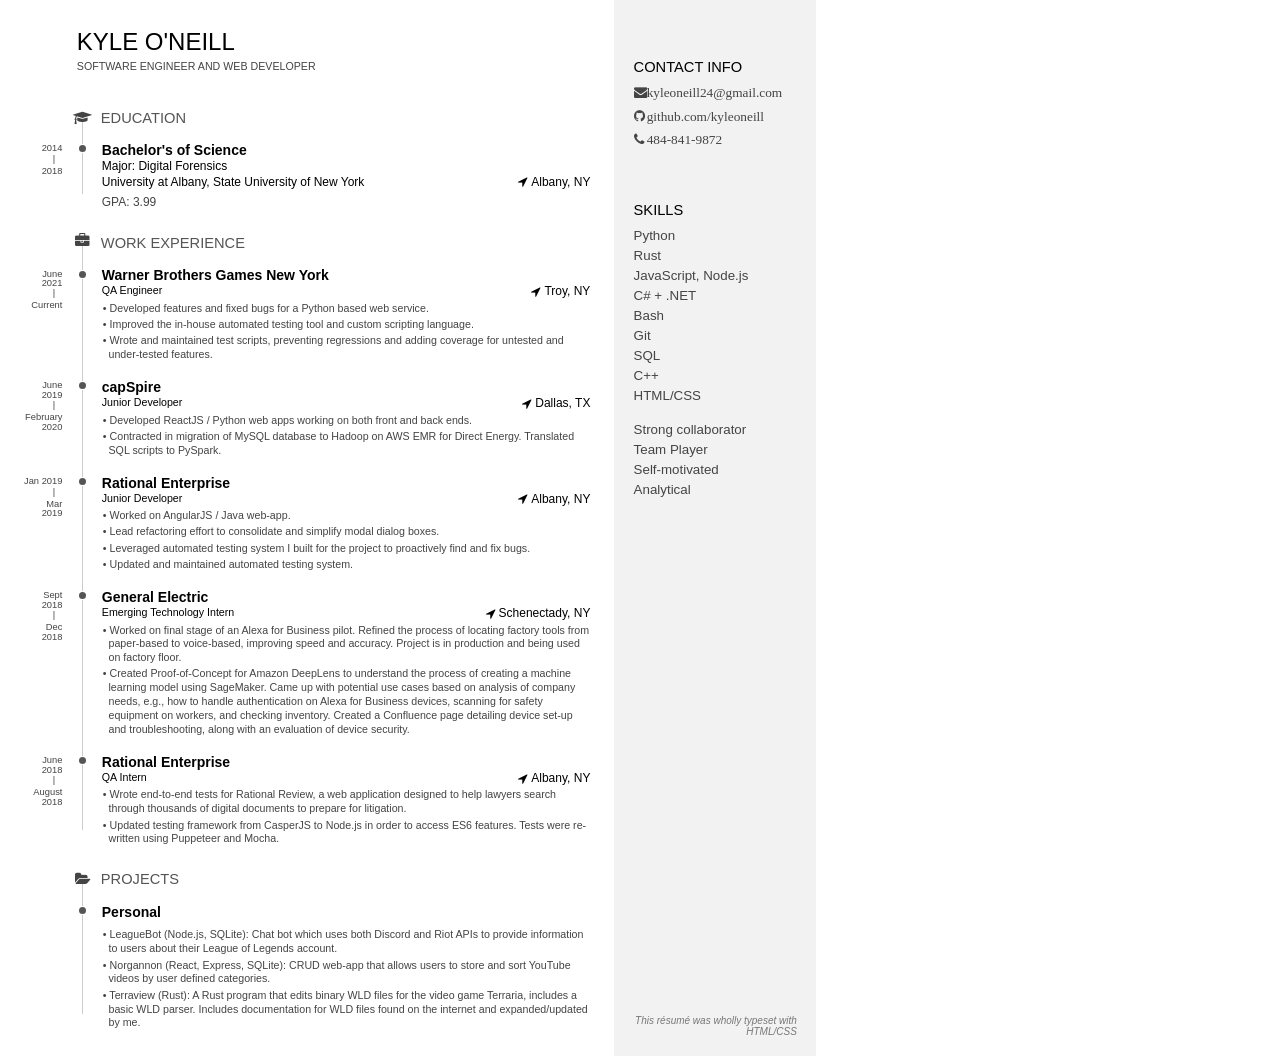
==== index.html @ 2cfd6434 "Update WBNY with feedback" ====
<!DOCTYPE html>
<html>

<head>
  <!--    <li style="font-size:14px";></li>    -->
  <meta charset="utf-8" />
  <link rel="stylesheet" type="text/css" href="dep/normalize.css/normalize.css" />
  <link rel="stylesheet" type="text/css" href="dep/Font-Awesome/css/font-awesome.css" />
  <link rel="stylesheet" type="text/css" href="dep/style.css" />
  <script defer src="dep/Font-Awesome/css/fontawesome-all.js"></script>
</head>

<body lang="en">
  <section id="main">
    <header id="title">
      <h1>Kyle O'Neill</h1>
      <span class="subtitle">Software engineer and web developer</span>
    </header>
    <section class="main-block concise">
      <!--Education-->
      <h2>
        <i class="fa fa-graduation-cap"></i> Education
      </h2>
      <section class="blocks">
        <div class="date">
          <span>2014</span><span>2018</span>
        </div>
        <div class="decorator">
        </div>
        <div class="details">
          <header>
            <h3 style="font-size:14px" ;>Bachelor's of Science</h3>
            <span class="concentration" style="font-size:12px" ;>Major: Digital Forensics</span><br>
            <span class="place" style="font-size:12px" ;>University at Albany, State University of New York</span>
            <span class="location" style="font-size:12px" ;>Albany, NY</span>
          </header>
          <div style="font-size:12px">GPA: 3.99</div>
        </div>
      </section>
    </section>

    <section class="main-block">
      <!--Work Experience-->
      <h2>
        <i class="fa fa-briefcase"></i>Work Experience
      </h2>

      <section class="blocks">
        <div class="date">
          <span>June 2021</span><span>Current</span>
        </div>
        <div class="decorator"></div>
        <div class="details">
          <header>
            <h3 style="font-size:14px" ;>Warner Brothers Games New York</h3>
            <span class="place">QA Engineer</span>
            <span class="location" style="font-size:12px" ;>Troy, NY</span>
          </header>
          <div>
            <ul>
              <li>
                Developed features and fixed bugs for a Python based web service.
              </li>
              <li>
                Improved the in-house automated testing tool and custom scripting language.
              </li>
              <li>
                Wrote and maintained test scripts, preventing regressions and adding coverage for untested and under-tested features.
              </li>
            </ul>
          </div>
        </div>
      </section>

      <section class="blocks">
        <div class="date">
          <span>June 2019</span><span>February 2020</span>
        </div>
        <div class="decorator"></div>
        <div class="details">
          <header>
            <h3 style="font-size:14px" ;>capSpire</h3>
            <span class="place">Junior Developer</span>
            <span class="location" style="font-size:12px" ;>Dallas, TX</span>
          </header>
          <div>
            <ul>
              <li>
                Developed ReactJS / Python web apps working on both front and back ends.
              </li>
              <li>
                Contracted in migration of MySQL database to Hadoop on AWS EMR for Direct Energy. Translated SQL scripts to PySpark.
              </li>
            </ul>
          </div>
        </div>
      </section>

      <section class="blocks">
        <div class="date">
          <span>Jan 2019</span><span>Mar 2019</span>
        </div>
        <div class="decorator"></div>
        <div class="details">
          <header>
            <h3 style="font-size:14px" ;>Rational Enterprise</h3>
            <span class="place">Junior Developer</span>
            <span class="location" style="font-size:12px" ;>Albany, NY</span>
          </header>
          <div>
            <ul>
              <li>
                Worked on AngularJS / Java web-app.
              </li>
              <li>
                Lead refactoring effort to consolidate and simplify modal dialog boxes.
              </li>
              <li>
                Leveraged automated testing system I built for the project to proactively find and fix bugs.
              </li>
              <li>
                Updated and maintained automated testing system.
              </li>
            </ul>
          </div>
        </div>
      </section>

      <section class="blocks">
        <div class="date">
          <span>Sept 2018</span><span>Dec 2018</span>
        </div>
        <div class="decorator"></div>
        <div class="details">
          <header>
            <h3 style="font-size:14px" ;>General Electric</h3>
            <span class="place">Emerging Technology Intern</span>
            <span class="location" style="font-size:12px" ;>Schenectady, NY</span>
          </header>
          <div>
            <ul>
              <li>
                Worked on final stage of an Alexa for Business pilot. Refined the process of locating factory tools from
                paper-based to voice-based, improving speed and accuracy. Project is in production and being
                used on factory floor.
              </li>
              <li>
                Created Proof-of-Concept for Amazon DeepLens to understand the process of creating a machine learning model using SageMaker.
                Came up with potential use cases based on analysis of company needs, e.g., how to handle authentication
                on Alexa for Business devices,
                scanning for safety equipment on workers, and checking inventory. Created a Confluence page detailing
                device set-up and troubleshooting,
                along with an evaluation of device security.
              </li>
            </ul>
          </div>
        </div>
      </section>

      <section class="blocks">
        <div class="date">
          <span>June 2018</span><span>August 2018</span>
        </div>
        <div class="decorator"></div>
        <div class="details">
          <header>
            <h3 style="font-size:14px" ;>Rational Enterprise</h3>
            <span class="place">QA Intern</span>
            <span class="location" style="font-size:12px" ;>Albany, NY</span>
          </header>
          <div>
            <ul>
              <li>Wrote end-to-end tests for Rational Review, a web application designed to help lawyers search through
                thousands of digital documents to prepare for litigation.</li>
              <li>Updated testing framework from CasperJS to Node.js in order to access ES6 features.
                Tests were re-written using Puppeteer and Mocha.</li>
            </ul>
          </div>
        </div>
      </section>

    </section>

    <section class="main-block">
      <!--Projects-->
      <h2>
        <i class="fa fa-folder-open"></i>Projects
      </h2>
      <section class="blocks">
        <div class="date">
        </div>
        <div class="decorator">
        </div>
        <div class="details">
          <header>
            <h3 style="font-size:14px" ;>Personal</h3>
          </header>
          <ul>
            <li>LeagueBot (Node.js, SQLite): Chat bot which uses both Discord and Riot APIs to provide information to
              users about their League of Legends account.</li>
            <li>Norgannon (React, Express, SQLite): CRUD web-app that allows users to store and sort YouTube videos by
              user defined categories.</li>
            <li>Terraview (Rust): A Rust program that edits binary WLD files for the video game Terraria, includes a
              basic WLD parser. Includes documentation for WLD files found on the internet and expanded/updated by me.
            </li>
          </ul>
        </div>
      </section>
    </section>

  </section>
  <aside id="sidebar">
    <div class="side-block" id="contact">
      <h1>
        Contact Info
      </h1>
      <ul>
        <li><i class="fa fa-envelope"></i><text>kyleoneill24@gmail.com</text></li>
        <li><i class="fa fa-github"></i><text>github.com/kyleoneill</text></li>
        <li><i class="fa fa-phone"></i><text>484-841-9872</text></li>
      </ul>
    </div>
    <div class="side-block" id="skills">
      <h1>
        Skills
      </h1>
      <ul>
        <li>Python</li>
        <li>Rust</li>
        <li>JavaScript, Node.js</li>
        <li>C# + .NET</li>
        <li>Bash</li>
        <li>Git</li>
        <li>SQL</li>
        <li>C++</li>
        <li>HTML/CSS</li>
      </ul>
      <ul>
        <ul>
          <li>Strong collaborator</li>
          <li>Team Player</li>
          <li>Self-motivated</li>
          <li>Analytical</li>
          </p>
    </div>
    <div class="side-block" id="disclaimer">
      This r&eacute;sum&eacute; was wholly typeset with HTML/CSS
    </div>
  </aside>
</body>

</html>
---- dep/style.css ----
@page{
  size: letter portrait;
  margin: 0;
}

*{
  box-sizing: border-box;
}

:root{
  --page-width: 8.5in;
  --page-height: 11in;
  --main-width: 6.4in;
  --sidebar-width: calc(var(--page-width) - var(--main-width));
  --decorator-horizontal-margin: 0.2in;

  --sidebar-horizontal-padding: 0.2in;

  /* XXX: using px for very good precision control */
  --decorator-outer-offset-top: 10px;
  --decorator-outer-offset-left: -5px;
  --decorator-border-width: 1px;
  --decorator-outer-dim: 9px;
  --decorator-border: 1px solid #ccc;

  --row-blocks-padding-top: 5pt;
  --date-block-width: 0.6in;

  --main-blocks-title-icon-offset-left: -19pt;
}

body{
  width: var(--page-width);
  height: var(--page-height);
  margin: 0;
  font-family: "Open Sans", sans-serif; 
  font-weight: 300;
  line-height: 1.3;
  color: #444;
  hyphens: auto;
}

h1, h2, h3{
  margin: 0;
  color: #000;
}

li{
  list-style-type: none;
}

#main{
  float: left;
  width: var(--main-width);
  padding: 0.25in 0.25in 0 0.25in;
  font-size: 7pt;
}

#sidebar{
  float: right;
  position: relative; /* for disclaimer */
  width: var(--sidebar-width);
  height: 100%;
  padding: 0.6in var(--sidebar-horizontal-padding);
  background-color: #f2f2f2;
  font-size: 10pt;
}

#sidebar #contact text {
  padding-left: 0.5vw;
}

/* main */

/** big title **/
#title, h1, h2{
  text-transform: uppercase;
}

#title{
  position: relative;
  left: 0.55in;
  margin-bottom: 0.3in;
  line-height: 1.2;
}

#title h1{
  font-weight: 300;
  font-size: 18pt;
  line-height: 1.5;
}

#title h1 strong{
  margin: auto 2pt auto 4pt;
  font-weight: 600;
}

.subtitle{
  font-size: 8pt;
}

/*** categorial blocks ***/

.main-block{
  margin-top: 0.1in;
}

#main h2{
  position: relative;
  top: var(--row-blocks-padding-top);
  /* XXX: 0.5px for aligning fx printing */
  left: calc((var(--date-block-width) + var(--decorator-horizontal-margin)));
  font-weight: 400;
  font-size: 11pt;
  color: #555;
}

#main h2 > i{
  /* use absolute position to prevent icon's width from misaligning title */
  /* assigning a fixed width here is no better due to needing to align decorator
     line too */
  position: absolute;
  left: var(--main-blocks-title-icon-offset-left);
  z-index: 1; /* over decorator line */
  color: #444;
}

#main h2::after{ /* extends the decorator line */
  height: calc(var(--row-blocks-padding-top) * 2);
  position: relative;
  top: calc(-1 * var(--row-blocks-padding-top));
  /* XXX: 0.5px for aligning fx printing */
  left: calc(-1 * var(--decorator-horizontal-margin));
  display: block;
  border-left: var(--decorator-border);
  z-index: 0;
  line-height: 0;
  font-size: 0;
  content: ' ';
}

/**** minor tweaks on the icon fonts ****/
#main h2 > .fa-graduation-cap{
  left: calc(var(--main-blocks-title-icon-offset-left) - 2pt);
  top: 2pt;
}

#main h2 > .fa-suitcase{
  top: 1pt;
}

#main h2 > .fa-folder-open{
  top: 1.5pt;
}

/**** individual row blocks (date - decorator - details) ****/

.blocks{
  display: flex;
  flex-flow: row nowrap;
}

.blocks > div{
  padding-top: var(--row-blocks-padding-top);
}

.date{
  flex: 0 0 var(--date-block-width);
  padding-top: calc(var(--row-blocks-padding-top) + 2.5pt) !important;
  padding-right: var(--decorator-horizontal-margin);
  font-size: 7pt;
  text-align: right;
  line-height: 1;
}

.date span{
  display: block;
}

.date span:first-child::after{
  position: relative;
  top: 1pt;
  right: 5.5pt;
  display: block;
  height: 10pt;
  content: '|';
}

.decorator{
  flex: 0 0 0;
  position: relative;
  width: 2pt;
  min-height: 100%;
  border-left: var(--decorator-border);
}

/*
 * XXX: Use two filled circles to achieve the circle-with-white-border effect.
 * The normal technique of only using one pseudo element and
 * border: 1px solid white; style makes firefox erroneously either:
 * 1) overflows the grayshade background (if no background-clip is set), or
 * 2) shows decorator line which should've been masked by the white border
 *
 */

.decorator::before{
  position: absolute;
  top: var(--decorator-outer-offset-top);
  left: var(--decorator-outer-offset-left);
  content: ' ';
  display: block;
  width: var(--decorator-outer-dim);
  height: var(--decorator-outer-dim);
  border-radius: calc(var(--decorator-outer-dim) / 2);
  background-color: #fff;
}

.decorator::after{
  position: absolute;
  top: calc(var(--decorator-outer-offset-top) + var(--decorator-border-width));
  left: calc(var(--decorator-outer-offset-left) + var(--decorator-border-width));
  content: ' ';
  display: block;
  width: calc(var(--decorator-outer-dim) - (var(--decorator-border-width) * 2));
  height: calc(var(--decorator-outer-dim) - (var(--decorator-border-width) * 2));
  border-radius: calc((var(--decorator-outer-dim) - (var(--decorator-border-width) * 2)) / 2);
  background-color: #555;
}

.blocks:last-child .decorator{ /* slightly shortens it */
  margin-bottom: 0.25in;
}

/***** fine-tunes on the details block where the real juice is *****/

.details{
  flex: 1 0 0;
  padding-left: var(--decorator-horizontal-margin);
}

.details header{
  color: #000;
}

.details h3{
  font-size: 9pt;
}

.main-block:not(.concise) .details div{
  margin: 0.18in 0 0.1in 0; 
}

.main-block:not(.concise) .blocks:last-child .details div{
  margin-bottom: 0;
}

.main-block.concise .details div:not(.concise){
  /* use padding to work around the fact that margin doesn't affect floated
     neighboring elements */
  padding: 0.05in 0 0.07in 0;
}

.details .place{
  float: left;
  font-size: 8pt;
}

.details .location{
  float: right;
}

.details div{
  clear: both;
}

.details .location::before{
  display: inline-block;
  position: relative;
  right: 3pt;
  top: 0.25pt;
  font-family: FontAwesome;
  font-weight: normal;
  font-style: normal;
  text-decoration: inherit;
  content: "\f124";
}

.main-block li{
  font-size: 8pt;
}

/***** fine-tunes on the lists... *****/

#main ul{
  padding-left: 0.07in;
  margin: 0.08in 0;
}

#main li{
  margin: 0 0 0.025in 0;
}

/****** customize list symbol style ******/
#main li::before{
  position: relative;
  margin-left: -4.25pt;
  content: '• ';
}

.details .concise ul{
  margin: 0 !important;
  -webkit-columns: 2;
  -moz-columns: 2;
  columns: 2;
}

.details .concise li{
  margin: 0 !important;
}

.details .concise li{
  margin-left: 0 !important;
}



/* sidebar */

#sidebar h1{
  font-weight: 400;
  font-size: 11pt;
}

.side-block{
  margin-top: 0.5in; 
}

#contact ul{
  margin-top: 0.05in;
  padding-left: 0;
  font-family: "Source Code Pro";
  font-weight: 400;
  line-height: 1.75;
}

#contact li > i{
  width: 5pt; /* for text alignment */
  text-align: right;
}

#skills{
  line-height: 1.5;
}

#skills ul{
  margin: 0.05in 0 0.15in;
  padding: 0;
}

#disclaimer{
  position: absolute;
  bottom: var(--sidebar-horizontal-padding);
  right: var(--sidebar-horizontal-padding);
  font-size: 7.5pt;
  font-style: italic;
  line-height: 1.1;
  text-align: right;
  color: #777;
}

#disclaimer code{
  color: #666;
  font-family: "Source Code Pro";
  font-weight: 400;
  font-style: normal;
}

.dk-logo-wrapper {
	width: 100%;
	text-align: center;
	margin-bottom: 15px;
}
.dk-logo {
	filter: brightness(0);
}

div#contact {
	margin-top: 0;
}
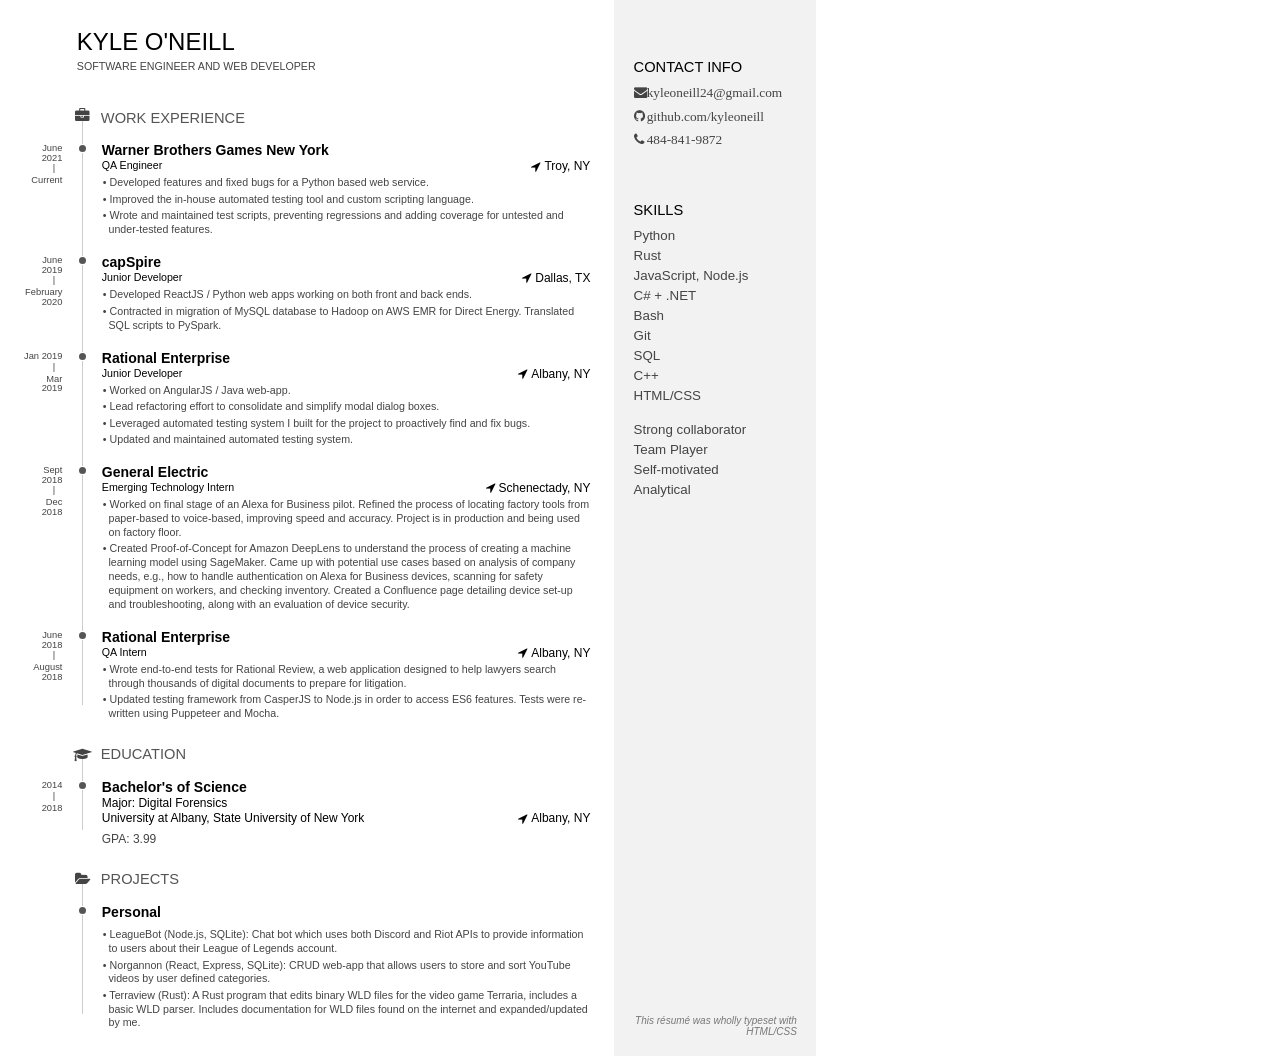
==== commit 03a95655: "Move education section below work experience" ====
--- a/index.html
+++ b/index.html
@@ -16,28 +16,6 @@
       <h1>Kyle O'Neill</h1>
       <span class="subtitle">Software engineer and web developer</span>
     </header>
-    <section class="main-block concise">
-      <!--Education-->
-      <h2>
-        <i class="fa fa-graduation-cap"></i> Education
-      </h2>
-      <section class="blocks">
-        <div class="date">
-          <span>2014</span><span>2018</span>
-        </div>
-        <div class="decorator">
-        </div>
-        <div class="details">
-          <header>
-            <h3 style="font-size:14px" ;>Bachelor's of Science</h3>
-            <span class="concentration" style="font-size:12px" ;>Major: Digital Forensics</span><br>
-            <span class="place" style="font-size:12px" ;>University at Albany, State University of New York</span>
-            <span class="location" style="font-size:12px" ;>Albany, NY</span>
-          </header>
-          <div style="font-size:12px">GPA: 3.99</div>
-        </div>
-      </section>
-    </section>
 
     <section class="main-block">
       <!--Work Experience-->
@@ -179,6 +157,29 @@
         </div>
       </section>
 
+    </section>
+
+    <section class="main-block concise">
+      <!--Education-->
+      <h2>
+        <i class="fa fa-graduation-cap"></i> Education
+      </h2>
+      <section class="blocks">
+        <div class="date">
+          <span>2014</span><span>2018</span>
+        </div>
+        <div class="decorator">
+        </div>
+        <div class="details">
+          <header>
+            <h3 style="font-size:14px" ;>Bachelor's of Science</h3>
+            <span class="concentration" style="font-size:12px" ;>Major: Digital Forensics</span><br>
+            <span class="place" style="font-size:12px" ;>University at Albany, State University of New York</span>
+            <span class="location" style="font-size:12px" ;>Albany, NY</span>
+          </header>
+          <div style="font-size:12px">GPA: 3.99</div>
+        </div>
+      </section>
     </section>
 
     <section class="main-block">
@@ -209,6 +210,7 @@
     </section>
 
   </section>
+  
   <aside id="sidebar">
     <div class="side-block" id="contact">
       <h1>
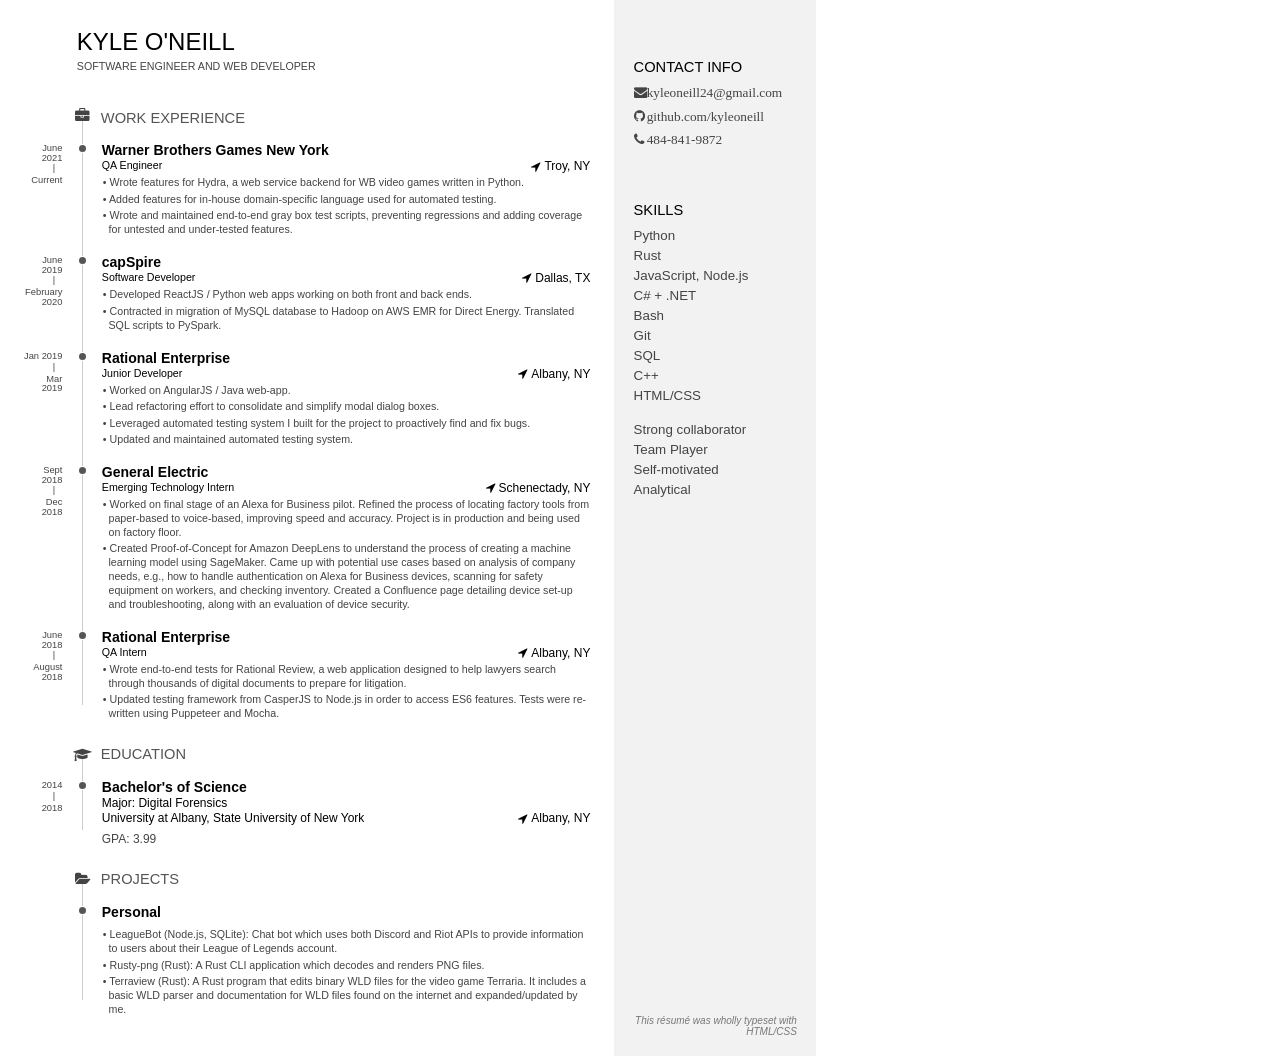
==== commit b6180575: "Resume update, shuffle personal projects and add more detail to wb work" ====
--- a/index.html
+++ b/index.html
@@ -37,13 +37,13 @@
           <div>
             <ul>
               <li>
-                Developed features and fixed bugs for a Python based web service.
-              </li>
-              <li>
-                Improved the in-house automated testing tool and custom scripting language.
-              </li>
-              <li>
-                Wrote and maintained test scripts, preventing regressions and adding coverage for untested and under-tested features.
+                Wrote features for Hydra, a web service backend for WB video games written in Python.
+              </li>
+              <li>
+                Added features for in-house domain-specific language used for automated testing.
+              </li>
+              <li>
+                Wrote and maintained end-to-end gray box test scripts, preventing regressions and adding coverage for untested and under-tested features.
               </li>
             </ul>
           </div>
@@ -58,7 +58,7 @@
         <div class="details">
           <header>
             <h3 style="font-size:14px" ;>capSpire</h3>
-            <span class="place">Junior Developer</span>
+            <span class="place">Software Developer</span>
             <span class="location" style="font-size:12px" ;>Dallas, TX</span>
           </header>
           <div>
@@ -199,10 +199,9 @@
           <ul>
             <li>LeagueBot (Node.js, SQLite): Chat bot which uses both Discord and Riot APIs to provide information to
               users about their League of Legends account.</li>
-            <li>Norgannon (React, Express, SQLite): CRUD web-app that allows users to store and sort YouTube videos by
-              user defined categories.</li>
-            <li>Terraview (Rust): A Rust program that edits binary WLD files for the video game Terraria, includes a
-              basic WLD parser. Includes documentation for WLD files found on the internet and expanded/updated by me.
+            <li>Rusty-png (Rust): A Rust CLI application which decodes and renders PNG files.</li>
+            <li>Terraview (Rust): A Rust program that edits binary WLD files for the video game Terraria. It includes a
+              basic WLD parser and documentation for WLD files found on the internet and expanded/updated by me.
             </li>
           </ul>
         </div>
--- a/dep/style.css
+++ b/dep/style.css
@@ -66,6 +66,7 @@
   font-size: 10pt;
 }
 
+/* This seems to be messed up when printing the page to a PDF, what is printed is not what is rendered */
 #sidebar #contact text {
   padding-left: 0.5vw;
 }
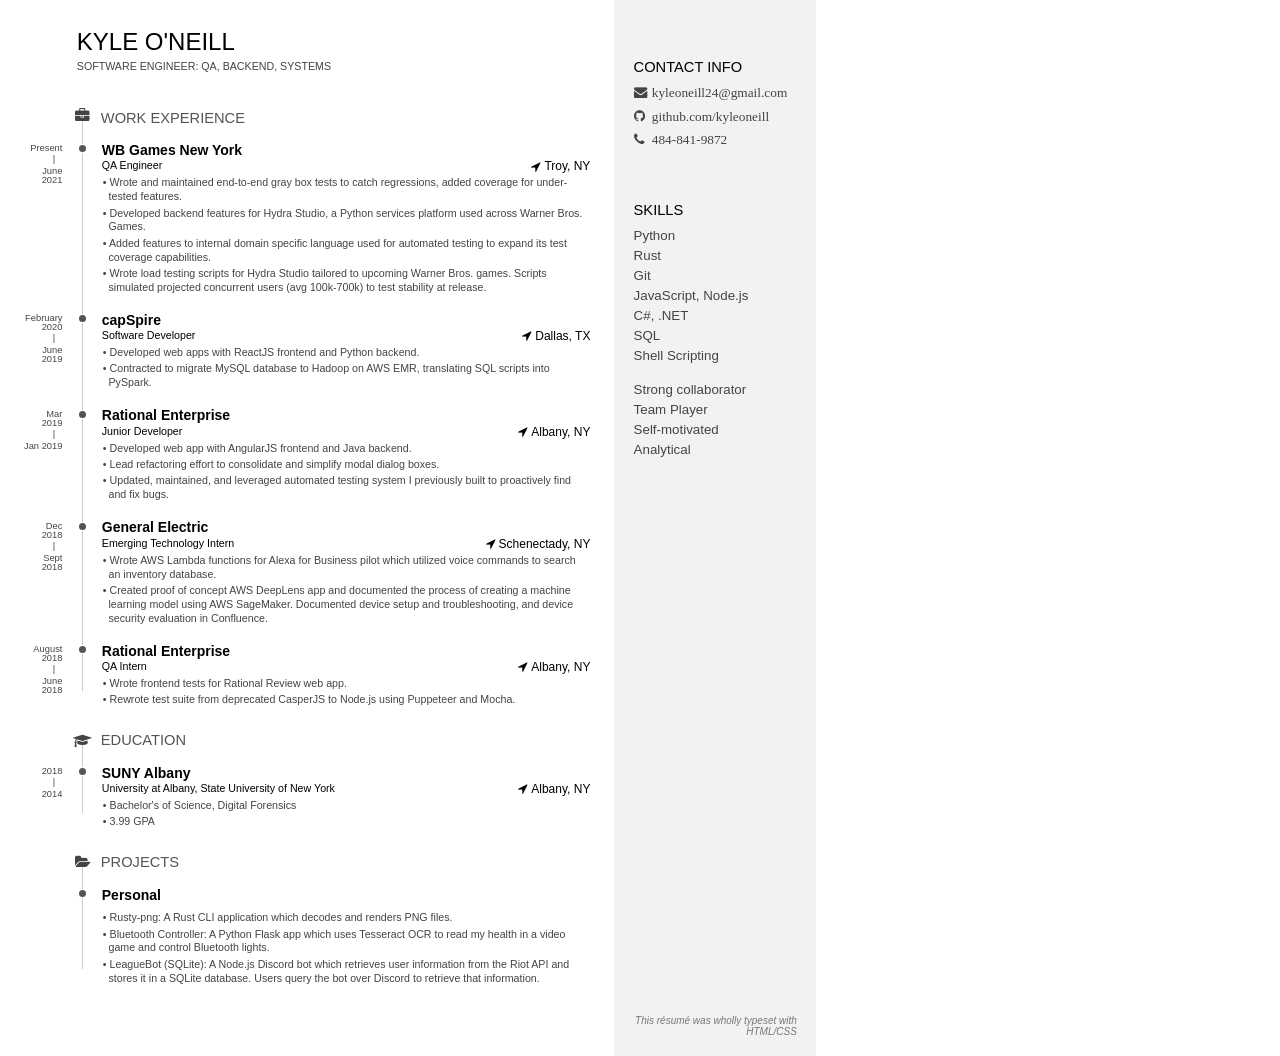
==== commit 69e5a208: "Update resume Jan 2024" ====
--- a/index.html
+++ b/index.html
@@ -14,7 +14,7 @@
   <section id="main">
     <header id="title">
       <h1>Kyle O'Neill</h1>
-      <span class="subtitle">Software engineer and web developer</span>
+      <span class="subtitle">Software engineer: QA, backend, systems</span>
     </header>
 
     <section class="main-block">
@@ -25,133 +25,126 @@
 
       <section class="blocks">
         <div class="date">
-          <span>June 2021</span><span>Current</span>
-        </div>
-        <div class="decorator"></div>
-        <div class="details">
-          <header>
-            <h3 style="font-size:14px" ;>Warner Brothers Games New York</h3>
+          <span>Present</span><span>June 2021</span>
+        </div>
+        <div class="decorator"></div>
+        <div class="details">
+          <header>
+            <h3 style="font-size:14px">WB Games New York</h3>
             <span class="place">QA Engineer</span>
-            <span class="location" style="font-size:12px" ;>Troy, NY</span>
-          </header>
-          <div>
-            <ul>
-              <li>
-                Wrote features for Hydra, a web service backend for WB video games written in Python.
-              </li>
-              <li>
-                Added features for in-house domain-specific language used for automated testing.
-              </li>
-              <li>
-                Wrote and maintained end-to-end gray box test scripts, preventing regressions and adding coverage for untested and under-tested features.
-              </li>
-            </ul>
-          </div>
-        </div>
-      </section>
-
-      <section class="blocks">
-        <div class="date">
-          <span>June 2019</span><span>February 2020</span>
-        </div>
-        <div class="decorator"></div>
-        <div class="details">
-          <header>
-            <h3 style="font-size:14px" ;>capSpire</h3>
+            <span class="location" style="font-size:12px">Troy, NY</span>
+          </header>
+          <div>
+            <ul>
+              <li>
+                Wrote and maintained end-to-end gray box tests to catch regressions, added coverage for under-tested features.
+              </li>
+              <li>
+                Developed backend features for Hydra Studio, a Python services platform used across Warner Bros. Games.
+              </li>
+              <li>
+                Added features to internal domain specific language used for automated testing to expand its test coverage capabilities.
+              </li>
+              <li>
+                Wrote load testing scripts for Hydra Studio tailored to upcoming Warner Bros. games. Scripts simulated projected concurrent
+                users (avg 100k-700k) to test stability at release.
+              </li>
+            </ul>
+          </div>
+        </div>
+      </section>
+
+      <section class="blocks">
+        <div class="date">
+          <span>February 2020</span><span>June 2019</span>
+        </div>
+        <div class="decorator"></div>
+        <div class="details">
+          <header>
+            <h3 style="font-size:14px">capSpire</h3>
             <span class="place">Software Developer</span>
-            <span class="location" style="font-size:12px" ;>Dallas, TX</span>
-          </header>
-          <div>
-            <ul>
-              <li>
-                Developed ReactJS / Python web apps working on both front and back ends.
-              </li>
-              <li>
-                Contracted in migration of MySQL database to Hadoop on AWS EMR for Direct Energy. Translated SQL scripts to PySpark.
-              </li>
-            </ul>
-          </div>
-        </div>
-      </section>
-
-      <section class="blocks">
-        <div class="date">
-          <span>Jan 2019</span><span>Mar 2019</span>
-        </div>
-        <div class="decorator"></div>
-        <div class="details">
-          <header>
-            <h3 style="font-size:14px" ;>Rational Enterprise</h3>
+            <span class="location" style="font-size:12px">Dallas, TX</span>
+          </header>
+          <div>
+            <ul>
+              <li>
+                Developed web apps with ReactJS frontend and Python backend.
+              </li>
+              <li>
+                Contracted to migrate MySQL database to Hadoop on AWS EMR, translating SQL scripts into PySpark.
+              </li>
+            </ul>
+          </div>
+        </div>
+      </section>
+
+      <section class="blocks">
+        <div class="date">
+          <span>Mar 2019</span><span>Jan 2019</span>
+        </div>
+        <div class="decorator"></div>
+        <div class="details">
+          <header>
+            <h3 style="font-size:14px">Rational Enterprise</h3>
             <span class="place">Junior Developer</span>
-            <span class="location" style="font-size:12px" ;>Albany, NY</span>
-          </header>
-          <div>
-            <ul>
-              <li>
-                Worked on AngularJS / Java web-app.
+            <span class="location" style="font-size:12px">Albany, NY</span>
+          </header>
+          <div>
+            <ul>
+              <li>
+                Developed web app with AngularJS frontend and Java backend.
               </li>
               <li>
                 Lead refactoring effort to consolidate and simplify modal dialog boxes.
               </li>
               <li>
-                Leveraged automated testing system I built for the project to proactively find and fix bugs.
-              </li>
-              <li>
-                Updated and maintained automated testing system.
-              </li>
-            </ul>
-          </div>
-        </div>
-      </section>
-
-      <section class="blocks">
-        <div class="date">
-          <span>Sept 2018</span><span>Dec 2018</span>
-        </div>
-        <div class="decorator"></div>
-        <div class="details">
-          <header>
-            <h3 style="font-size:14px" ;>General Electric</h3>
+                Updated, maintained, and leveraged automated testing system I previously built to proactively find and fix bugs.
+              </li>
+            </ul>
+          </div>
+        </div>
+      </section>
+
+      <section class="blocks">
+        <div class="date">
+          <span>Dec 2018</span><span>Sept 2018</span>
+        </div>
+        <div class="decorator"></div>
+        <div class="details">
+          <header>
+            <h3 style="font-size:14px">General Electric</h3>
             <span class="place">Emerging Technology Intern</span>
-            <span class="location" style="font-size:12px" ;>Schenectady, NY</span>
-          </header>
-          <div>
-            <ul>
-              <li>
-                Worked on final stage of an Alexa for Business pilot. Refined the process of locating factory tools from
-                paper-based to voice-based, improving speed and accuracy. Project is in production and being
-                used on factory floor.
-              </li>
-              <li>
-                Created Proof-of-Concept for Amazon DeepLens to understand the process of creating a machine learning model using SageMaker.
-                Came up with potential use cases based on analysis of company needs, e.g., how to handle authentication
-                on Alexa for Business devices,
-                scanning for safety equipment on workers, and checking inventory. Created a Confluence page detailing
-                device set-up and troubleshooting,
-                along with an evaluation of device security.
-              </li>
-            </ul>
-          </div>
-        </div>
-      </section>
-
-      <section class="blocks">
-        <div class="date">
-          <span>June 2018</span><span>August 2018</span>
-        </div>
-        <div class="decorator"></div>
-        <div class="details">
-          <header>
-            <h3 style="font-size:14px" ;>Rational Enterprise</h3>
+            <span class="location" style="font-size:12px">Schenectady, NY</span>
+          </header>
+          <div>
+            <ul>
+              <li>
+                Wrote AWS Lambda functions for Alexa for Business pilot which utilized voice commands to search an inventory database.
+              </li>
+              <li>
+                Created proof of concept AWS DeepLens app and documented the process of creating a machine learning model using AWS SageMaker.
+                Documented device setup and troubleshooting, and device security evaluation in Confluence.
+              </li>
+            </ul>
+          </div>
+        </div>
+      </section>
+
+      <section class="blocks">
+        <div class="date">
+          <span>August 2018</span><span>June 2018</span>
+        </div>
+        <div class="decorator"></div>
+        <div class="details">
+          <header>
+            <h3 style="font-size:14px">Rational Enterprise</h3>
             <span class="place">QA Intern</span>
-            <span class="location" style="font-size:12px" ;>Albany, NY</span>
-          </header>
-          <div>
-            <ul>
-              <li>Wrote end-to-end tests for Rational Review, a web application designed to help lawyers search through
-                thousands of digital documents to prepare for litigation.</li>
-              <li>Updated testing framework from CasperJS to Node.js in order to access ES6 features.
-                Tests were re-written using Puppeteer and Mocha.</li>
+            <span class="location" style="font-size:12px">Albany, NY</span>
+          </header>
+          <div>
+            <ul>
+              <li>Wrote frontend tests for Rational Review web app.</li>
+              <li>Rewrote test suite from deprecated CasperJS to Node.js using Puppeteer and Mocha.</li>
             </ul>
           </div>
         </div>
@@ -159,25 +152,29 @@
 
     </section>
 
-    <section class="main-block concise">
+    <section class="main-block">
       <!--Education-->
       <h2>
         <i class="fa fa-graduation-cap"></i> Education
       </h2>
       <section class="blocks">
         <div class="date">
-          <span>2014</span><span>2018</span>
+          <span>2018</span><span>2014</span>
         </div>
         <div class="decorator">
         </div>
         <div class="details">
           <header>
-            <h3 style="font-size:14px" ;>Bachelor's of Science</h3>
-            <span class="concentration" style="font-size:12px" ;>Major: Digital Forensics</span><br>
-            <span class="place" style="font-size:12px" ;>University at Albany, State University of New York</span>
-            <span class="location" style="font-size:12px" ;>Albany, NY</span>
-          </header>
-          <div style="font-size:12px">GPA: 3.99</div>
+            <h3 style="font-size:14px">SUNY Albany</h3>
+            <span class="place">University at Albany, State University of New York</span>
+            <span class="location" style="font-size:12px">Albany, NY</span>
+          </header>
+          <div>
+            <ul>
+              <li>Bachelor's of Science, Digital Forensics</li>
+              <li>3.99 GPA</li>
+            </ul>
+          </div>
         </div>
       </section>
     </section>
@@ -194,14 +191,14 @@
         </div>
         <div class="details">
           <header>
-            <h3 style="font-size:14px" ;>Personal</h3>
+            <h3 style="font-size:14px">Personal</h3>
           </header>
           <ul>
-            <li>LeagueBot (Node.js, SQLite): Chat bot which uses both Discord and Riot APIs to provide information to
-              users about their League of Legends account.</li>
-            <li>Rusty-png (Rust): A Rust CLI application which decodes and renders PNG files.</li>
-            <li>Terraview (Rust): A Rust program that edits binary WLD files for the video game Terraria. It includes a
-              basic WLD parser and documentation for WLD files found on the internet and expanded/updated by me.
+            <li>Rusty-png: A Rust CLI application which decodes and renders PNG files.</li>
+            <li>Bluetooth Controller: A Python Flask app which uses Tesseract OCR to read my health in a video game and control Bluetooth lights.</li>
+            <li>
+              LeagueBot (SQLite): A Node.js Discord bot which retrieves user information from the Riot API and stores it in a SQLite database. Users
+              query the bot over Discord to retrieve that information.
             </li>
           </ul>
         </div>
@@ -228,13 +225,11 @@
       <ul>
         <li>Python</li>
         <li>Rust</li>
+        <li>Git</li>
         <li>JavaScript, Node.js</li>
-        <li>C# + .NET</li>
-        <li>Bash</li>
-        <li>Git</li>
+        <li>C#, .NET</li>
         <li>SQL</li>
-        <li>C++</li>
-        <li>HTML/CSS</li>
+        <li>Shell Scripting</li>
       </ul>
       <ul>
         <ul>
--- a/dep/style.css
+++ b/dep/style.css
@@ -68,7 +68,7 @@
 
 /* This seems to be messed up when printing the page to a PDF, what is printed is not what is rendered */
 #sidebar #contact text {
-  padding-left: 0.5vw;
+  padding-left: 0.9vw;
 }
 
 /* main */
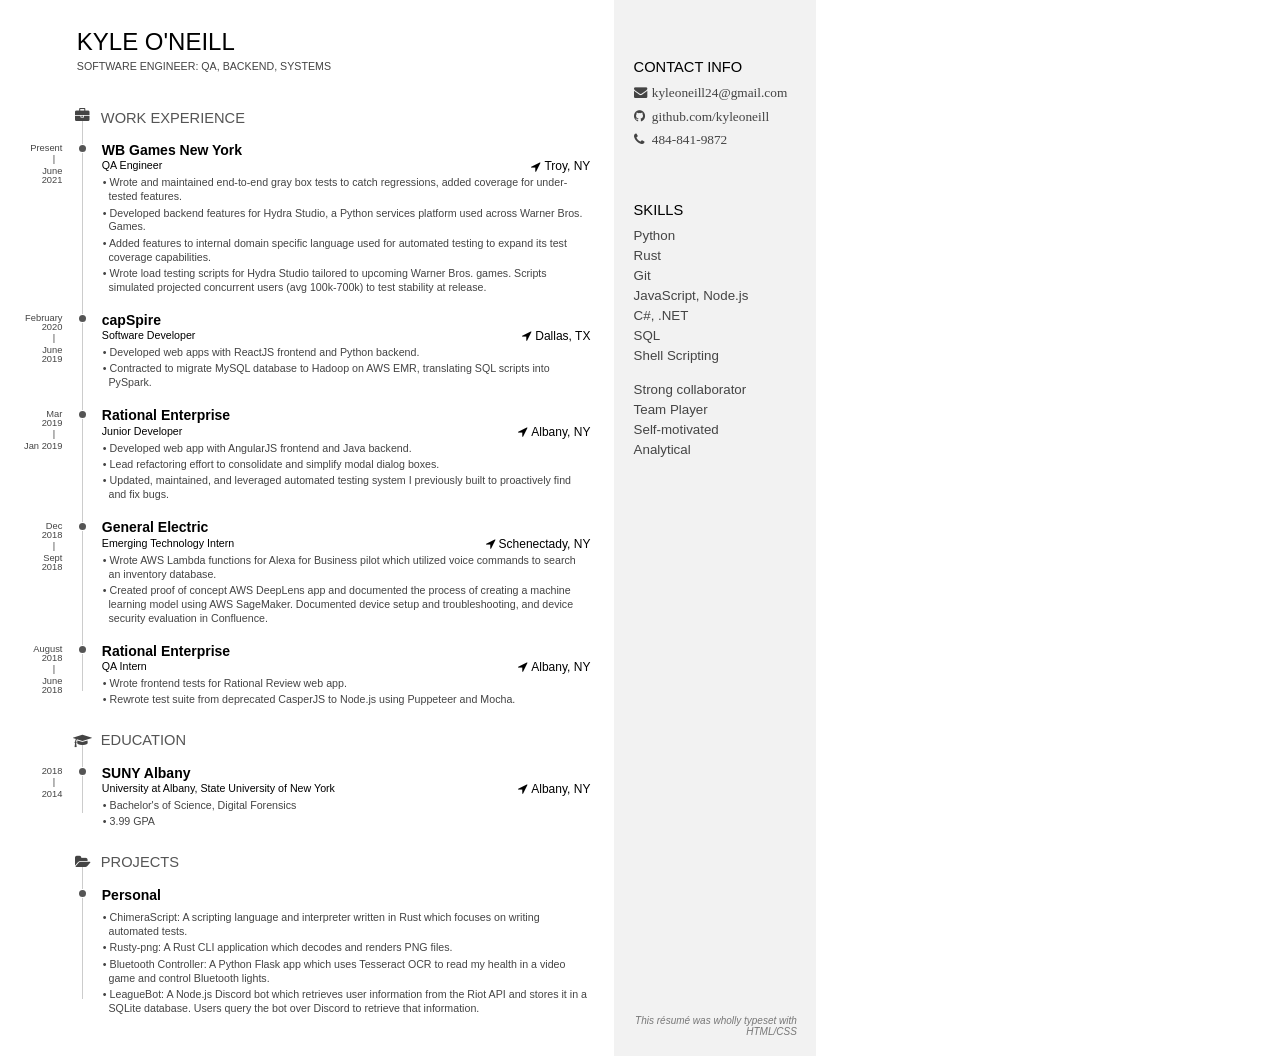
==== commit 851dd2f2: "Jan 2024 2" ====
--- a/index.html
+++ b/index.html
@@ -194,10 +194,11 @@
             <h3 style="font-size:14px">Personal</h3>
           </header>
           <ul>
+            <li>ChimeraScript: A scripting language and interpreter written in Rust which focuses on writing automated tests.</li>
             <li>Rusty-png: A Rust CLI application which decodes and renders PNG files.</li>
             <li>Bluetooth Controller: A Python Flask app which uses Tesseract OCR to read my health in a video game and control Bluetooth lights.</li>
             <li>
-              LeagueBot (SQLite): A Node.js Discord bot which retrieves user information from the Riot API and stores it in a SQLite database. Users
+              LeagueBot: A Node.js Discord bot which retrieves user information from the Riot API and stores it in a SQLite database. Users
               query the bot over Discord to retrieve that information.
             </li>
           </ul>
@@ -245,4 +246,4 @@
   </aside>
 </body>
 
-</html>+</html>
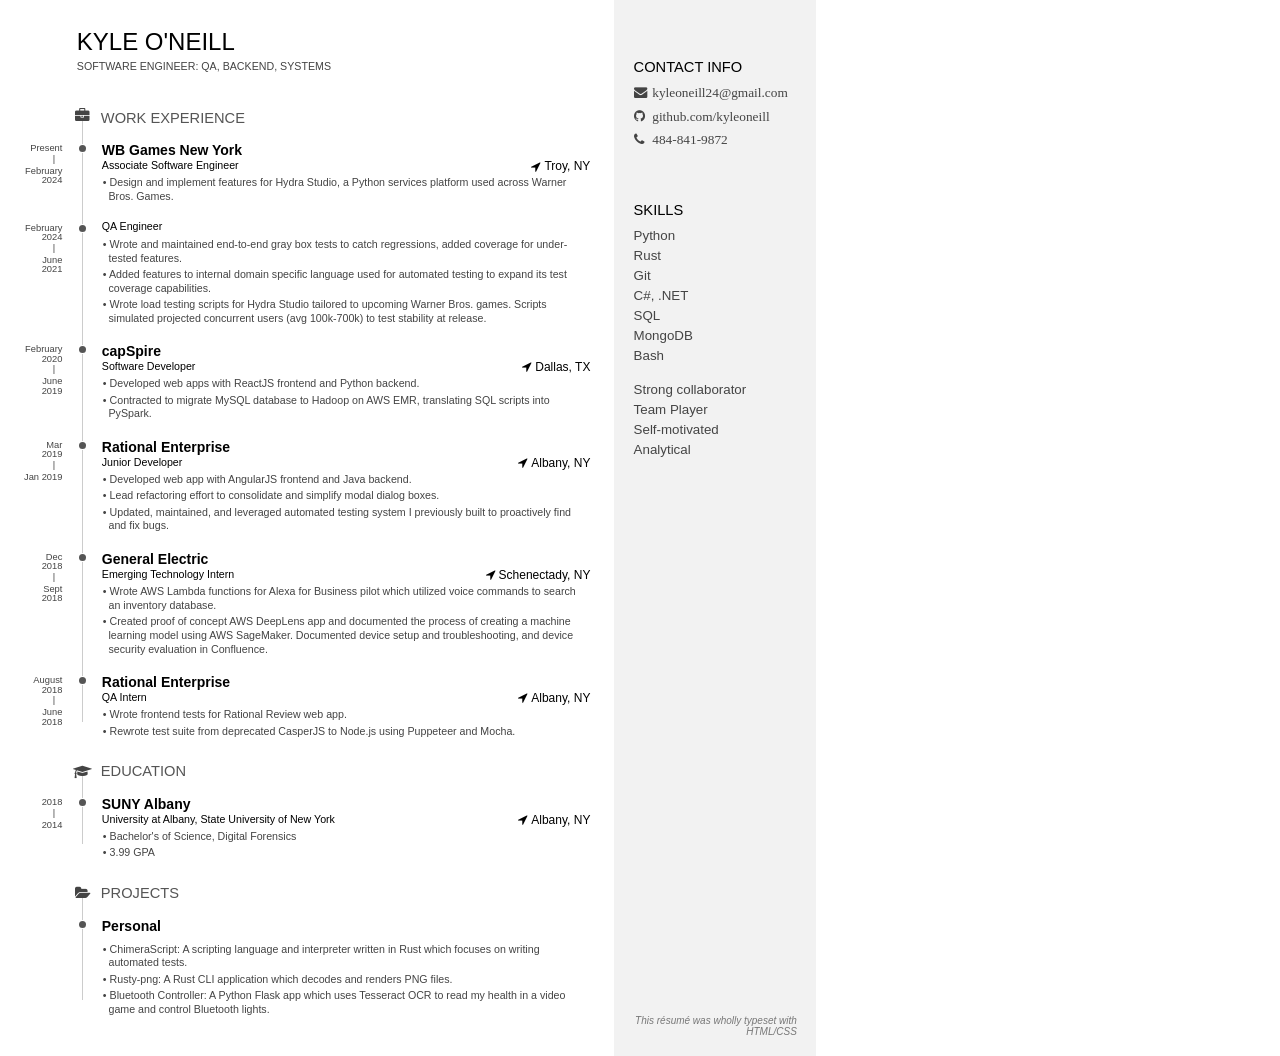
==== commit 2c1b0ea9: "Update resume july 2024" ====
--- a/index.html
+++ b/index.html
@@ -25,22 +25,37 @@
 
       <section class="blocks">
         <div class="date">
-          <span>Present</span><span>June 2021</span>
+          <span>Present</span><span>February 2024</span>
         </div>
         <div class="decorator"></div>
         <div class="details">
           <header>
             <h3 style="font-size:14px">WB Games New York</h3>
+            <span class="place">Associate Software Engineer</span>
+            <span class="location" style="font-size:12px">Troy, NY</span>
+          </header>
+          <div>
+            <ul>
+              <li>
+                Design and implement features for Hydra Studio, a Python services platform used across Warner Bros. Games.
+              </li>
+            </ul>
+          </div>
+        </div>
+      </section>
+      <section class="blocks">
+        <div class="date">
+          <span>February 2024</span><span>June 2021</span>
+        </div>
+        <div class="decorator"></div>
+        <div class="details">
+          <header>
             <span class="place">QA Engineer</span>
-            <span class="location" style="font-size:12px">Troy, NY</span>
           </header>
           <div>
             <ul>
               <li>
                 Wrote and maintained end-to-end gray box tests to catch regressions, added coverage for under-tested features.
-              </li>
-              <li>
-                Developed backend features for Hydra Studio, a Python services platform used across Warner Bros. Games.
               </li>
               <li>
                 Added features to internal domain specific language used for automated testing to expand its test coverage capabilities.
@@ -197,10 +212,6 @@
             <li>ChimeraScript: A scripting language and interpreter written in Rust which focuses on writing automated tests.</li>
             <li>Rusty-png: A Rust CLI application which decodes and renders PNG files.</li>
             <li>Bluetooth Controller: A Python Flask app which uses Tesseract OCR to read my health in a video game and control Bluetooth lights.</li>
-            <li>
-              LeagueBot: A Node.js Discord bot which retrieves user information from the Riot API and stores it in a SQLite database. Users
-              query the bot over Discord to retrieve that information.
-            </li>
           </ul>
         </div>
       </section>
@@ -227,10 +238,10 @@
         <li>Python</li>
         <li>Rust</li>
         <li>Git</li>
-        <li>JavaScript, Node.js</li>
         <li>C#, .NET</li>
         <li>SQL</li>
-        <li>Shell Scripting</li>
+        <li>MongoDB</li>
+        <li>Bash</li>
       </ul>
       <ul>
         <ul>
--- a/dep/style.css
+++ b/dep/style.css
@@ -66,9 +66,8 @@
   font-size: 10pt;
 }
 
-/* This seems to be messed up when printing the page to a PDF, what is printed is not what is rendered */
 #sidebar #contact text {
-  padding-left: 0.9vw;
+  padding-left: 12px;
 }
 
 /* main */
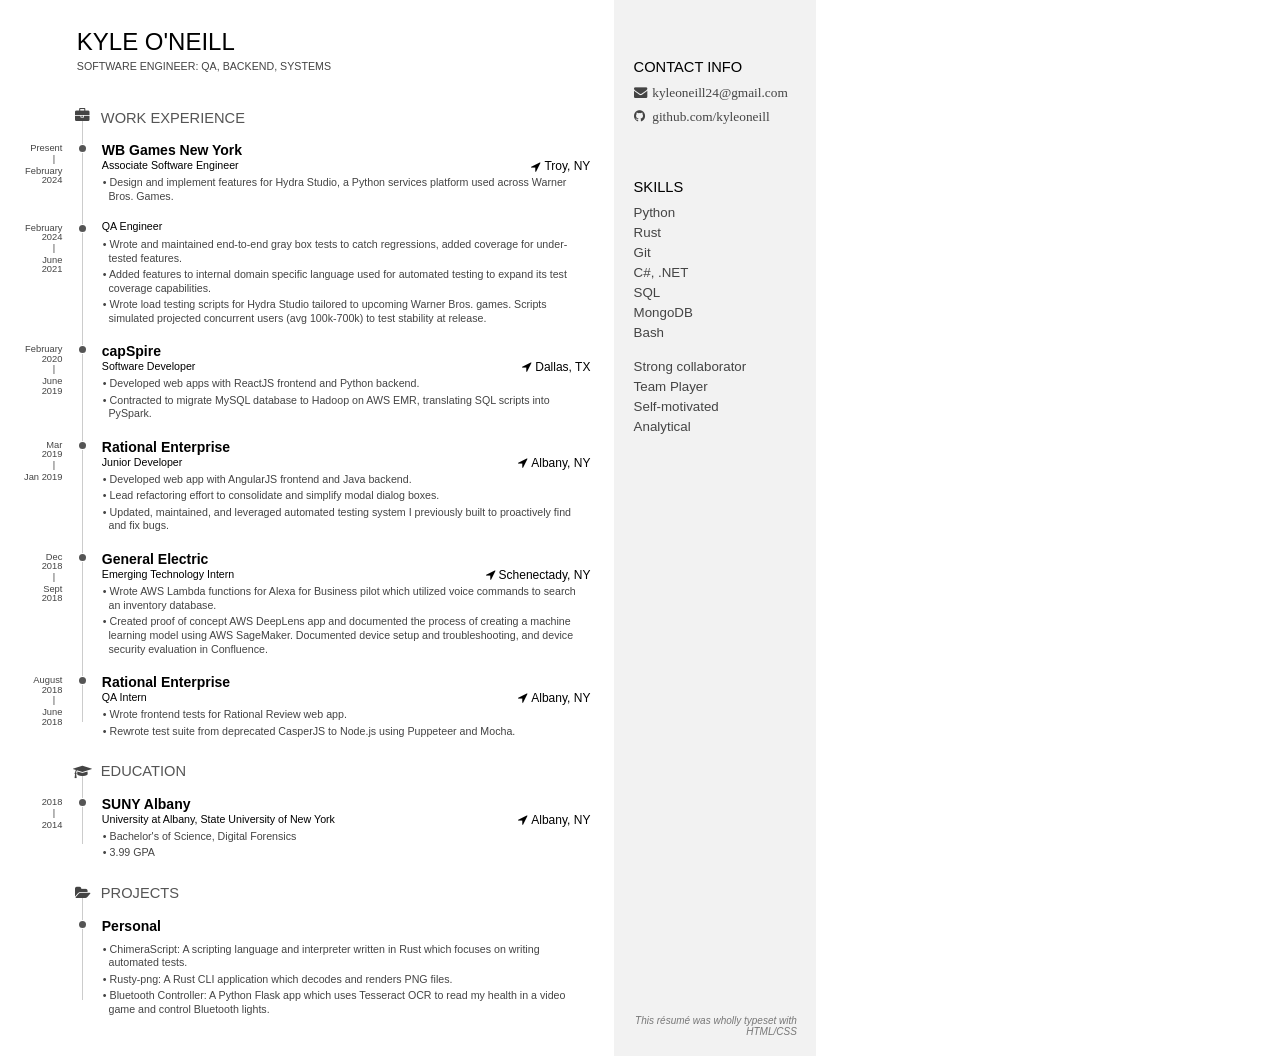
==== commit 942dfb8a: "Remove phone" ====
--- a/index.html
+++ b/index.html
@@ -227,7 +227,6 @@
       <ul>
         <li><i class="fa fa-envelope"></i><text>kyleoneill24@gmail.com</text></li>
         <li><i class="fa fa-github"></i><text>github.com/kyleoneill</text></li>
-        <li><i class="fa fa-phone"></i><text>484-841-9872</text></li>
       </ul>
     </div>
     <div class="side-block" id="skills">
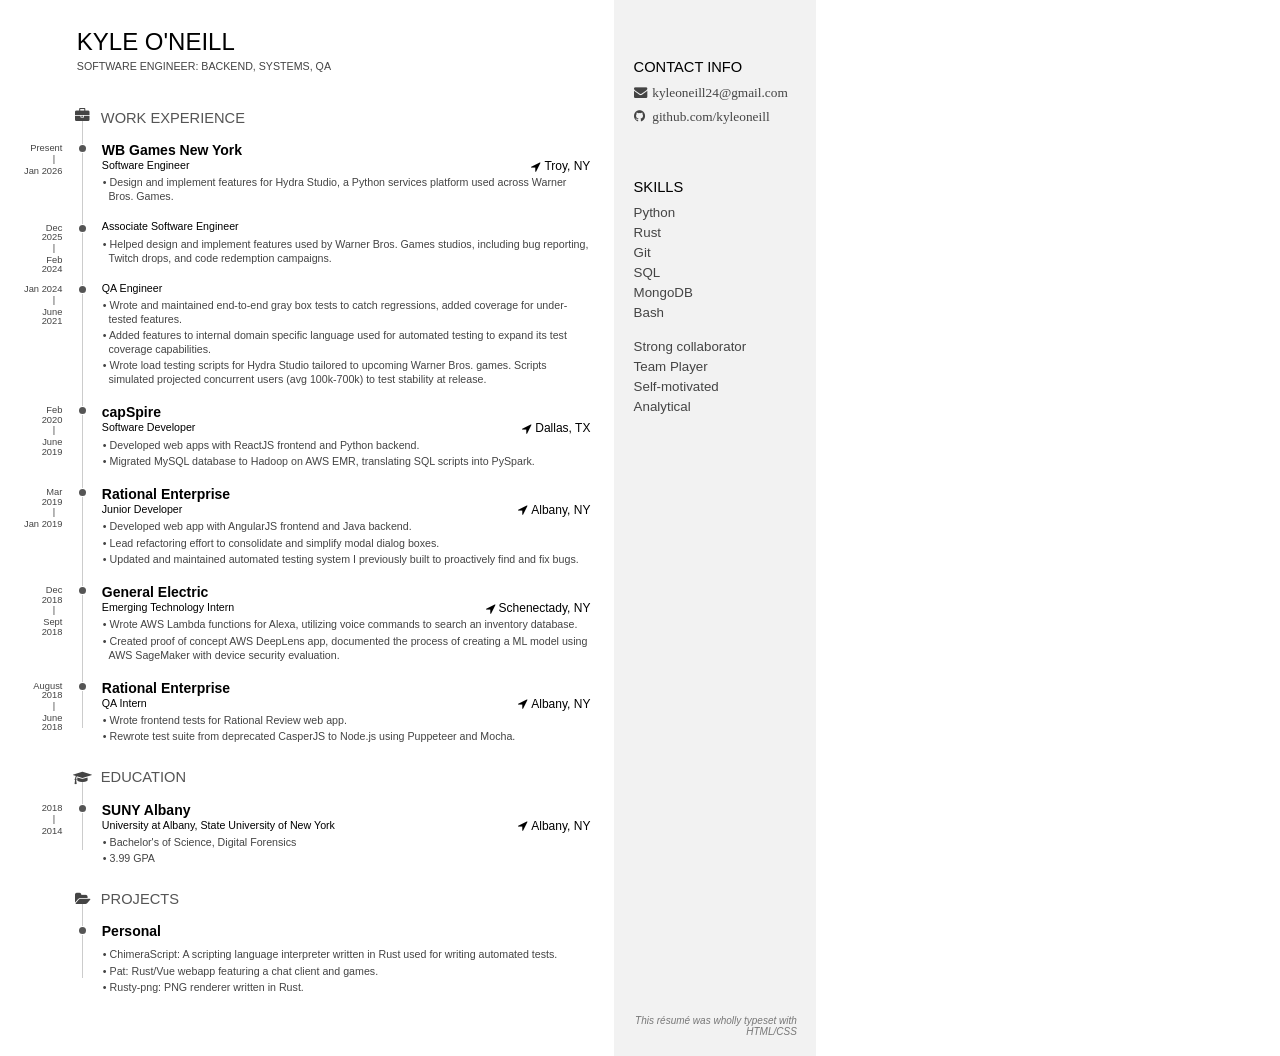
==== commit 5e3a40ac: "Update resume for 2026" ====
--- a/index.html
+++ b/index.html
@@ -14,7 +14,7 @@
   <section id="main">
     <header id="title">
       <h1>Kyle O'Neill</h1>
-      <span class="subtitle">Software engineer: QA, backend, systems</span>
+      <span class="subtitle">Software engineer: Backend, systems, QA</span>
     </header>
 
     <section class="main-block">
@@ -25,27 +25,47 @@
 
       <section class="blocks">
         <div class="date">
-          <span>Present</span><span>February 2024</span>
+          <span>Present</span><span>Jan 2026</span>
         </div>
         <div class="decorator"></div>
         <div class="details">
           <header>
             <h3 style="font-size:14px">WB Games New York</h3>
+            <span class="place">Software Engineer</span>
+            <span class="location" style="font-size:12px">Troy, NY</span>
+          </header>
+          <div>
+            <ul>
+              <li>
+                  Design and implement features for Hydra Studio, a Python services platform used across Warner Bros. Games.
+              </li>
+            </ul>
+          </div>
+        </div>
+      </section>
+
+      <section class="blocks">
+        <div class="date">
+          <span>Dec 2025</span><span>Feb 2024</span>
+        </div>
+        <div class="decorator"></div>
+        <div class="details">
+          <header>
             <span class="place">Associate Software Engineer</span>
-            <span class="location" style="font-size:12px">Troy, NY</span>
-          </header>
-          <div>
-            <ul>
-              <li>
-                Design and implement features for Hydra Studio, a Python services platform used across Warner Bros. Games.
-              </li>
-            </ul>
-          </div>
-        </div>
-      </section>
-      <section class="blocks">
-        <div class="date">
-          <span>February 2024</span><span>June 2021</span>
+          </header>
+          <div>
+            <ul>
+              <li>
+                Helped design and implement features used by Warner Bros. Games studios, including bug reporting, Twitch drops, and code redemption campaigns.
+              </li>
+            </ul>
+          </div>
+        </div>
+      </section>
+
+      <section class="blocks">
+        <div class="date">
+          <span>Jan 2024</span><span>June 2021</span>
         </div>
         <div class="decorator"></div>
         <div class="details">
@@ -71,7 +91,7 @@
 
       <section class="blocks">
         <div class="date">
-          <span>February 2020</span><span>June 2019</span>
+          <span>Feb 2020</span><span>June 2019</span>
         </div>
         <div class="decorator"></div>
         <div class="details">
@@ -86,7 +106,7 @@
                 Developed web apps with ReactJS frontend and Python backend.
               </li>
               <li>
-                Contracted to migrate MySQL database to Hadoop on AWS EMR, translating SQL scripts into PySpark.
+                Migrated MySQL database to Hadoop on AWS EMR, translating SQL scripts into PySpark.
               </li>
             </ul>
           </div>
@@ -113,7 +133,7 @@
                 Lead refactoring effort to consolidate and simplify modal dialog boxes.
               </li>
               <li>
-                Updated, maintained, and leveraged automated testing system I previously built to proactively find and fix bugs.
+                Updated and maintained automated testing system I previously built to proactively find and fix bugs.
               </li>
             </ul>
           </div>
@@ -134,11 +154,11 @@
           <div>
             <ul>
               <li>
-                Wrote AWS Lambda functions for Alexa for Business pilot which utilized voice commands to search an inventory database.
-              </li>
-              <li>
-                Created proof of concept AWS DeepLens app and documented the process of creating a machine learning model using AWS SageMaker.
-                Documented device setup and troubleshooting, and device security evaluation in Confluence.
+                Wrote AWS Lambda functions for Alexa, utilizing voice commands to search an inventory database.
+              </li>
+              <li>
+                Created proof of concept AWS DeepLens app, documented the process of creating a ML model using AWS SageMaker with device
+                security evaluation.
               </li>
             </ul>
           </div>
@@ -209,16 +229,16 @@
             <h3 style="font-size:14px">Personal</h3>
           </header>
           <ul>
-            <li>ChimeraScript: A scripting language and interpreter written in Rust which focuses on writing automated tests.</li>
-            <li>Rusty-png: A Rust CLI application which decodes and renders PNG files.</li>
-            <li>Bluetooth Controller: A Python Flask app which uses Tesseract OCR to read my health in a video game and control Bluetooth lights.</li>
+            <li>ChimeraScript: A scripting language interpreter written in Rust used for writing automated tests.</li>
+            <li>Pat: Rust/Vue webapp featuring a chat client and games.</li>
+            <li>Rusty-png: PNG renderer written in Rust.</li>
           </ul>
         </div>
       </section>
     </section>
 
   </section>
-  
+
   <aside id="sidebar">
     <div class="side-block" id="contact">
       <h1>
@@ -237,7 +257,6 @@
         <li>Python</li>
         <li>Rust</li>
         <li>Git</li>
-        <li>C#, .NET</li>
         <li>SQL</li>
         <li>MongoDB</li>
         <li>Bash</li>
--- a/dep/style.css
+++ b/dep/style.css
@@ -386,4 +386,4 @@
 
 div#contact {
 	margin-top: 0;
-}+}
